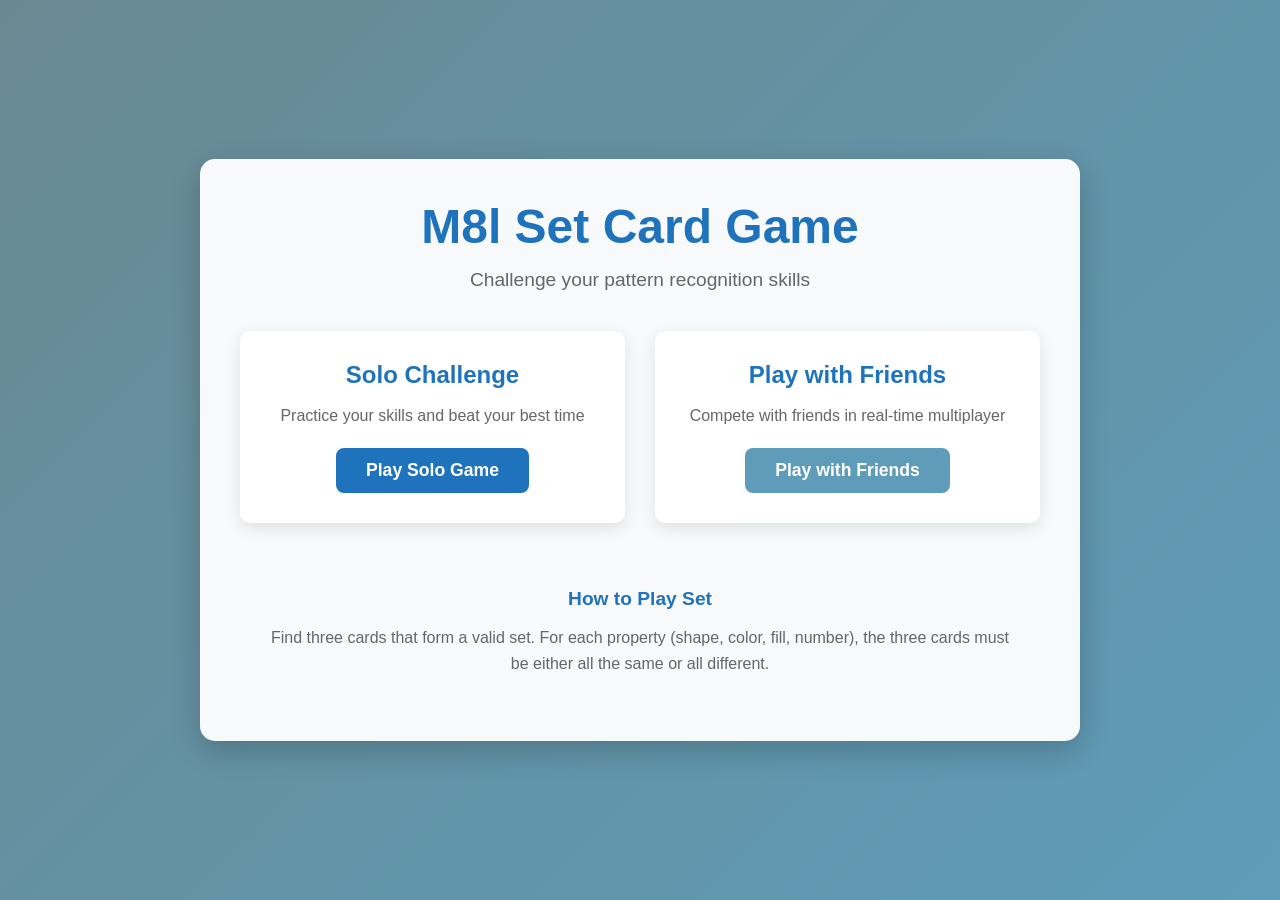
==== m8lwithfriends.html @ 8b6a423b "first commit" ====
<!DOCTYPE html>
<html lang="en">
<head>
  <meta charset="UTF-8" />
  <meta name="viewport" content="width=device-width, initial-scale=1.0"/>
  <title>M8l Set Game - Multiplayer</title>
  <link rel="stylesheet" href="m8lset.css">
</head>
<body class="game-body multiplayer-body">
  <svg width="0" height="0" style="position:absolute">
    <defs>
      <!-- Original shapes from your initial code -->
      <path id="squiggle" d="m67.892902,12.746785c43.231313,-6.717223 107.352741,6.609823 121.028973,58.746408c13.676233,52.136585 -44.848649,161.467192 -45.07116,204.650732c4.566246,56.959708 83.805481,87.929227 22.329944,105.806022c-61.475536,17.876795 -126.122496,-1.855045 -143.73294,-41.933823c-17.610444,-40.07878 49.274638,-120.109409 46.14822,-188.091997c-3.126418,-67.982588 -21.873669,-70.257464 -49.613153,-80.177084c-27.739485,-9.919618 5.678801,-52.283035 48.910115,-59.000258z"></path>
      <path id="oval" d="m11.49999,95.866646c0,-44.557076 37.442923,-81.999998 82.000002,-81.999998l12.000015,0c44.557076,0 81.999992,37.442923 81.999992,81.999998l0,206.133354c0,44.557098 -37.442917,82 -81.999992,82l-12.000015,0c-44.557079,0 -82.000002,-37.442902 -82.000002,-82l0,-206.133354z"></path>
      <path id="diamond" d="m98.544521,10.311863l-87.830189,189.330815l88.201143,189.644391l88.942329,-190.362741l-89.313283,-188.612465z"></path>

      <!-- Additional shapes (ensure all paths are complete and correctly defined) -->
      <rect id="square" x="35" y="14" width="130" height="370"></rect>      
      <path id="triangle" d="M100,14 L195,384 L5,384 Z"></path>
      <path id="hearts" d="M10,84 A45,45 0,0,1 100,84 A45,45 0,0,1 190,84 Q190,194 100,384 Q10,194 10,84 Z"></path>
      

      <pattern id="pattern-stripe" width="2" height="20" patternUnits="userSpaceOnUse">
        <rect width="2" height="8" fill="#fff"></rect>
      </pattern>
      <mask id="mask-stripe">
        <rect x="0" y="0" width="200" height="400" fill="url(#pattern-stripe)"></rect>
      </mask>
    </defs>
  </svg>

  <div class="header">
    <div class="header-left">
      <button id="homeBtn" class="btn">← Home</button>
      <h1>Set - Multiplayer</h1>
    </div>
    <div class="header-center">
      <p id="setStatus">Status: Checking...</p>
      <p>Game ID: <span id="gameId"></span></p>
      <p>Time: <span id="timer">0:00</span></p>
    </div>
    <div class="header-right">
      <button id="themeBtn" class="btn">Change Theme</button>
    </div>
  </div>

  <div class="game-container">
    <div class="game-sidebar">
      <div class="players-scores">
        <h3>Players & Scores</h3>
        <div id="playersScores" class="players-scores-list">
          <!-- Players and scores will be dynamically added here -->
        </div>
      </div>
      
      <div class="game-chat">
        <h3>Game Chat</h3>
        <div class="chat-log" id="chatLog"></div>
        <div class="cards-remaining" id="cardsRemaining"></div>
        <div class="chat-input-container">
          <input type="text" id="chatInput" class="chat-input" placeholder="Type a message..." maxlength="200">
          <button id="sendBtn" class="send-btn">Send</button>
        </div>
      </div>
    </div>
    
    <div class="board-container">
      <div class="board" id="board"></div>
    </div>
  </div>

  <!-- Game Over Modal -->
  <div id="gameOverModal" class="modal-overlay" style="display: none;">
    <div class="modal-content">
      <h2>Game Over!</h2>
      <div id="finalScores" class="final-scores">
        <!-- Final scores will be displayed here -->
      </div>
      <div class="modal-buttons">
        <button id="playAgainBtn" class="homepage-btn primary">Play Again</button>
        <button id="backHomeBtn" class="homepage-btn secondary">Back to Home</button>
      </div>
    </div>
  </div>

  <script src="m8lset.js"></script>
  <script>
    // Initialize multiplayer game when page loads
    document.addEventListener('DOMContentLoaded', () => {
      if (typeof PageManager !== 'undefined') {
        PageManager.initMultiplayerGame();
      }
    });
  </script>
</body>
</html>
---- m8lset.css ----
:root {
  --color-yellow: #dd9427;
  --color-green:  #0da215;
  --color-whitefaded: #e3e2e1;
  --color-blue1:  #698992;
  --color-blue2:  #5e9cb9;
  --color-blue3:  #1f73bc;
  --color-primary: #1f73bc;
  --color-secondary: #5e9cb9;
  --color-success: #0da215;
  --color-danger: #dc3545;
}

/* ==============================================
   HOMEPAGE STYLES
============================================== */
.homepage-body {
  font-family: Arial, sans-serif;
  margin: 0;
  padding: 0;
  background: linear-gradient(135deg, var(--color-blue1) 0%, var(--color-blue2) 100%);
  min-height: 100vh;
  display: flex;
  align-items: center;
  justify-content: center;
}

.homepage-container {
  max-width: 800px;
  width: 90%;
  background: rgba(255, 255, 255, 0.95);
  border-radius: 15px;
  box-shadow: 0 10px 30px rgba(0, 0, 0, 0.2);
  padding: 40px;
  text-align: center;
}

.homepage-header {
  margin-bottom: 40px;
}

.homepage-title {
  font-size: 3rem;
  color: var(--color-blue3);
  margin: 0 0 15px 0;
  font-weight: bold;
}

.homepage-subtitle {
  font-size: 1.2rem;
  color: #666;
  margin: 0;
}

.game-modes {
  display: grid;
  grid-template-columns: repeat(auto-fit, minmax(300px, 1fr));
  gap: 30px;
  margin-bottom: 40px;
}

.game-mode-card {
  background: white;
  border-radius: 10px;
  padding: 30px;
  box-shadow: 0 5px 15px rgba(0, 0, 0, 0.1);
  transition: transform 0.3s ease, box-shadow 0.3s ease;
}

.game-mode-card:hover {
  transform: translateY(-5px);
  box-shadow: 0 8px 25px rgba(0, 0, 0, 0.15);
}

.game-mode-card h3 {
  color: var(--color-blue3);
  margin: 0 0 15px 0;
  font-size: 1.5rem;
}

.game-mode-card p {
  color: #666;
  margin: 0 0 20px 0;
  line-height: 1.5;
}

.homepage-btn {
  padding: 12px 30px;
  border: none;
  border-radius: 8px;
  font-size: 1.1rem;
  font-weight: bold;
  cursor: pointer;
  transition: all 0.3s ease;
  text-decoration: none;
  display: inline-block;
  min-width: 180px;
}

.homepage-btn.primary {
  background: var(--color-primary);
  color: white;
}

.homepage-btn.primary:hover {
  background: #1a5f9a;
  transform: translateY(-2px);
}

.homepage-btn.secondary {
  background: var(--color-secondary);
  color: white;
}

.homepage-btn.secondary:hover {
  background: #4a7e91;
  transform: translateY(-2px);
}

.game-info {
  background: #f8f9fa;
  border-radius: 10px;
  padding: 25px;
  margin-top: 20px;
}

.game-info h4 {
  color: var(--color-blue3);
  margin: 0 0 15px 0;
  font-size: 1.2rem;
}

.game-info p {
  color: #666;
  margin: 0;
  line-height: 1.6;
}

/* ==============================================
   WAITING ROOM STYLES
============================================== */
.waitingroom-body {
  font-family: Arial, sans-serif;
  margin: 0;
  padding: 20px;
  background: var(--color-blue1);
  min-height: 100vh;
}

.waitingroom-container {
  max-width: 800px;
  margin: 0 auto;
  background: var(--color-whitefaded);
  border-radius: 10px;
  box-shadow: 0 5px 15px rgba(0, 0, 0, 0.2);
  padding: 30px;
}

.waitingroom-header {
  display: flex;
  align-items: center;
  gap: 20px;
  margin-bottom: 30px;
  padding-bottom: 20px;
  border-bottom: 2px solid #ddd;
}

.waitingroom-header h1 {
  margin: 0;
  color: var(--color-blue3);
  flex: 1;
  text-align: center;
}

.waitingroom-content {
  display: flex;
  flex-direction: column;
  gap: 30px;
}

.invite-section {
  background: white;
  border-radius: 8px;
  padding: 25px;
  box-shadow: 0 2px 5px rgba(0, 0, 0, 0.1);
}

.invite-section h3 {
  margin: 0 0 15px 0;
  color: var(--color-blue3);
}

.invite-link-container {
  display: flex;
  gap: 10px;
  margin: 15px 0;
}

.invite-link-input {
  flex: 1;
  padding: 12px;
  border: 2px solid #ddd;
  border-radius: 5px;
  font-family: monospace;
  font-size: 14px;
  background: #f8f9fa;
}

.copy-status {
  margin-top: 10px;
  font-weight: bold;
  min-height: 20px;
}

.copy-status.success {
  color: var(--color-success);
}

.players-section {
  background: white;
  border-radius: 8px;
  padding: 25px;
  box-shadow: 0 2px 5px rgba(0, 0, 0, 0.1);
}

.players-section h3 {
  margin: 0 0 20px 0;
  color: var(--color-blue3);
}

.players-list {
  display: flex;
  flex-direction: column;
  gap: 10px;
}

.player-item {
  display: flex;
  align-items: center;
  justify-content: space-between;
  padding: 12px 15px;
  background: #f8f9fa;
  border-radius: 5px;
  border-left: 4px solid var(--color-blue2);
}

.player-name {
  font-weight: bold;
  color: var(--color-blue3);
}

.player-status {
  font-size: 0.9rem;
  color: #666;
}

.game-controls {
  text-align: center;
  background: white;
  border-radius: 8px;
  padding: 25px;
  box-shadow: 0 2px 5px rgba(0, 0, 0, 0.1);
}

.waiting-message {
  margin-bottom: 20px;
}

.waiting-message p {
  margin: 5px 0;
  color: #666;
}

.min-players-note {
  font-size: 0.9rem;
  color: #999;
}

.loading-indicator {
  text-align: center;
  padding: 30px;
}

.loading-spinner {
  border: 4px solid #f3f3f3;
  border-top: 4px solid var(--color-blue3);
  border-radius: 50%;
  width: 40px;
  height: 40px;
  animation: spin 1s linear infinite;
  margin: 0 auto 15px auto;
}

@keyframes spin {
  0% { transform: rotate(0deg); }
  100% { transform: rotate(360deg); }
}

/* ==============================================
   MULTIPLAYER GAME STYLES
============================================== */
.multiplayer-body .game-container {
  display: flex;
  flex-direction: row;
  gap: 20px;
  align-items: flex-start;
  margin: 20px;
  width: 90%;
  max-width: 1400px;
}

.game-sidebar {
  width: 350px;
  min-width: 320px;
  display: flex;
  flex-direction: column;
  gap: 20px;
}

.players-scores {
  background-color: var(--color-whitefaded);
  border: 1px solid #ccc;
  border-radius: 5px;
  box-shadow: 0px 2px 5px rgba(0, 0, 0, 0.1);
  padding: 15px;
}

.players-scores h3 {
  margin: 0 0 15px 0;
  color: var(--color-blue3);
}

.players-scores-list {
  display: flex;
  flex-direction: column;
  gap: 10px;
}

.player-score-item {
  display: flex;
  align-items: center;
  justify-content: space-between;
  padding: 10px 12px;
  background: white;
  border-radius: 5px;
  border-left: 4px solid var(--color-blue2);
}

.player-score-item.current-player {
  border-left-color: var(--color-success);
  background: #f0f8f0;
}

.player-score-name {
  font-weight: bold;
  color: var(--color-blue3);
}

.player-score-points {
  font-size: 1.1rem;
  font-weight: bold;
  color: var(--color-blue3);
  background: #e9ecef;
  padding: 4px 8px;
  border-radius: 4px;
  min-width: 30px;
  text-align: center;
}

.modal-overlay {
  position: fixed;
  top: 0;
  left: 0;
  width: 100%;
  height: 100%;
  background: rgba(0, 0, 0, 0.7);
  display: flex;
  align-items: center;
  justify-content: center;
  z-index: 1000;
}

.modal-content {
  background: white;
  border-radius: 10px;
  padding: 40px;
  max-width: 500px;
  width: 90%;
  text-align: center;
  box-shadow: 0 10px 30px rgba(0, 0, 0, 0.3);
}

.modal-content h2 {
  color: var(--color-blue3);
  margin: 0 0 25px 0;
  font-size: 2rem;
}

.final-scores {
  margin: 25px 0;
}

.final-score-item {
  display: flex;
  justify-content: space-between;
  align-items: center;
  padding: 10px 15px;
  margin: 5px 0;
  background: #f8f9fa;
  border-radius: 5px;
  border-left: 4px solid var(--color-blue2);
}

.final-score-item.winner {
  background: #d4edda;
  border-left-color: var(--color-success);
}

.modal-buttons {
  display: flex;
  gap: 15px;
  justify-content: center;
  margin-top: 25px;
}

/* ==============================================
   UPDATED HEADER STYLES
============================================== */
.header {
  display: flex;
  justify-content: space-between;
  align-items: center;
  width: 90%;
  padding: 10px;
  background-color: #5e9cb9;
  margin: 10px;
  box-shadow: 0px 2px 5px rgba(0, 0, 0, 0.1);
  flex-wrap: wrap;
}

.header-left,
.header-center,
.header-right {
  display: flex;
  align-items: center;
  gap: 15px;
}

.header-left h1 {
  margin: 0;
  font-size: 1.5rem;
  color: white;
}

.header-center {
  flex-direction: column;
  text-align: center;
}

.header-center p {
  margin: 2px 0;
  color: white;
  font-size: 0.9rem;
}

.header-right {
  flex-wrap: wrap;
}

/* ==============================================
   MOBILE RESPONSIVENESS UPDATES
============================================== */
@media (max-width: 768px) {
  .homepage-title {
    font-size: 2rem;
  }
  
  .game-modes {
    grid-template-columns: 1fr;
    gap: 20px;
  }
  
  .homepage-container {
    padding: 20px;
  }
  
  .waitingroom-container {
    padding: 15px;
  }
  
  .waitingroom-header {
    flex-direction: column;
    text-align: center;
    gap: 10px;
  }
  
  .invite-link-container {
    flex-direction: column;
  }
  
  .multiplayer-body .game-container {
    flex-direction: column;
    align-items: center;
    width: 95%;
  }
  
  .game-sidebar {
    width: 100%;
    order: 2;
  }
  
  .board-container {
    order: 1;
    width: 100%;
    display: flex;
    justify-content: center;
  }
  
  .header {
    flex-direction: column;
    text-align: center;
    gap: 10px;
  }
  
  .header-left,
  .header-center,
  .header-right {
    justify-content: center;
  }
}

/* ==============================================
   ORIGINAL GAME STYLES (PRESERVED)
============================================== */
.btn {
  background-color: var(--color-whitefaded);
  padding: 0.75rem 1.5rem;
  border: none;
  border-radius: 4px;
  cursor: pointer;
  font-size: 1rem;
  transition: all 0.3s ease;
  text-decoration: none;
  display: inline-block;
  margin: 5px;
}

.btn:hover {
  background-color: var(--color-blue3);
  transform: translateY(-2px);
}

.btn.active {
  background-color: var(--color-blue3);
  color: white;
}

.game-body {
  font-family: Arial, sans-serif;
  margin: 0;
  padding: 0;
  display: flex;
  flex-direction: column;
  align-items: center;
  background-color: #698992;
}

/* Desktop Layout */
.game-container {
  display: flex;
  flex-direction: row;
  gap: 20px;
  align-items: flex-start;
  margin: 20px;
  width: 90%;
  max-width: 1200px;
}

.game-chat {
  width: 300px;
  min-width: 280px;
  background-color: var(--color-whitefaded);
  border: 1px solid #ccc;
  border-radius: 5px;
  box-shadow: 0px 2px 5px rgba(0, 0, 0, 0.1);
  padding: 15px;
  order: 1;
  display: flex;
  flex-direction: column;
}

.board-container {
  flex: 1;
  order: 2;
}

.board {
  display: grid;
  grid-template-columns: repeat(3, minmax(140px, 1fr));
  gap: 15px;
  width: 100%;
  max-width: 900px;
}

.card {
  display: inline-flex;
  justify-content: center;
  align-items: center;
  border: 1px solid rgba(0, 0, 0, 0.87);
  background: #fffffec4;
  width: 100%;
  aspect-ratio: 4/3;
  min-width: 140px;
  min-height: 105px;
  border-radius: 4px;
  cursor: pointer;
  position: relative;
  transition: box-shadow 0.3s ease;
}

.card.selected {
  box-shadow: 0px 0px 10px 3px #007BFF;
}

.card.assistant-selected {
  box-shadow: 0px 0px 10px 3px #ff8c00;
}

.chat-log {
  flex: 1;
  overflow-y: auto;
  margin-bottom: 15px;
  padding: 10px;
  background-color: #ffffff8c;
  border-radius: 4px;
  border: 1px solid #ddd;
  min-height: 200px;
}

.chat-entry {
  margin-bottom: 15px;
  padding: 8px;
  background-color: #fff;
  border-radius: 4px;
  border-left: 3px solid var(--color-blue2);
}

.set-header {
  font-weight: bold;
  color: var(--color-blue3);
  margin-bottom: 8px;
  font-size: 14px;
}

.message-entry {
  margin-bottom: 10px;
  padding: 6px 10px;
  background-color: #fff;
  border-radius: 4px;
  border-left: 3px solid var(--color-green);
}

.message-author {
  font-weight: bold;
  color: var(--color-blue3);
  margin-right: 8px;
}

.message-text {
  color: #333;
}

.set-cards {
  display: flex;
  gap: 5px;
  flex-wrap: wrap;
}

.cards-remaining {
  margin-top: 10px;
  font-weight: bold;
  text-align: center;
  color: var(--color-blue3);
}

.chat-input-container {
  display: flex;
  gap: 8px;
  margin-top: 10px;
}

.chat-input {
  flex: 1;
  padding: 8px;
  border: 1px solid #ccc;
  border-radius: 4px;
  font-size: 14px;
}

.send-btn {
  padding: 8px 12px;
  background-color: var(--color-blue2);
  color: white;
  border: none;
  border-radius: 4px;
  cursor: pointer;
  font-size: 14px;
  transition: background-color 0.3s ease;
}

.send-btn:hover {
  background-color: var(--color-blue3);
}

.chat-card {
  display: inline-flex;
  margin: 2px;
  border: 1px solid rgba(0, 0, 0, 0.87);
  width: 40px;
  height: 24px;
  justify-content: center;
  align-items: center;
  background-color: #fff;
  border-radius: 2px;
}

svg {
  width: clamp(20px, 4vw, 40px);
  height: clamp(40px, 8vw, 80px);
}

.chat-card svg {
  width: 14px;
  height: 28px;
}

/* Large Desktop Screens */
@media (min-width: 1200px) {
  .board {
    grid-template-columns: repeat(4, minmax(180px, 1fr));
    gap: 20px;
    max-width: 1100px;
  }
  
  .card {
    min-width: 180px;
    min-height: 135px;
  }
  
  svg {
    width: clamp(30px, 5vw, 50px);
    height: clamp(60px, 10vw, 100px);
  }
}

/* Medium Desktop Screens */
@media (min-width: 992px) and (max-width: 1199px) {
  .board {
    grid-template-columns: repeat(3, minmax(160px, 1fr));
    gap: 18px;
  }
  
  .card {
    min-width: 160px;
    min-height: 120px;
  }
  
  svg {
    width: clamp(25px, 4.5vw, 45px);
    height: clamp(50px, 9vw, 90px);
  }
}

/* Mobile Layout - Game Pages */
@media (max-width: 768px) {
  .game-container {
    flex-direction: column;
    align-items: center;
    width: 95%;
  }
  
  .board-container {
    order: 1;
    width: 100%;
    display: flex;
    justify-content: center;
  }
  
  .board {
    grid-template-columns: repeat(3, minmax(100px, 1fr));
    gap: 8px;
    max-width: 100%;
  }
  
  .card {
    width: 100px;
    height: 75px;
  }
  
  /* Mobile SVG sizes to fill cards proportionally */
  .card svg {
    width: 32px;
    height: 64px;
  }
  
  .game-chat {
    order: 2;
    width: 100%;
    min-width: auto;
    margin-top: 20px;
  }
  
  .chat-log {
    max-height: 250px;
  }
}

@media (max-width: 480px) {
  .board {
    grid-template-columns: repeat(3, 1fr);
    gap: 6px;
  }
  
  .card {
    width: 90px;
    height: 68px;
  }
  
  /* Small mobile SVG sizes to fill cards proportionally */
  .card svg {
    width: 28px;
    height: 56px;
  }
}

/* Popup Overlay */
.overlay {
  position: fixed;
  top: 0; left: 0;
  width: 100%; height: 100%;
  background-color: rgba(0,0,0,0.5);
  z-index: 999;
  display: flex;
  align-items: center;
  justify-content: center;
}

.popup {
  background-color: #fff;
  padding: 20px;
  border-radius: 5px;
  max-width: 320px;
  text-align: center;
  box-shadow: 0 4px 6px rgba(0,0,0,0.2);
  z-index: 1000;
}

.popup h3 {
  margin-top: 0;
}

.theme-option {
  margin-bottom: 1rem;
}

.btn {
  background-color: var(--color-whitefaded);
  padding: 0.75rem 1.5rem;
  border: none;
  border-radius: 4px;
  cursor: pointer;
  font-size: 1rem;
  transition: all 0.3s ease;
  text-decoration: none;
  display: inline-block;
  margin: 5px;
}

.btn:hover {
  background-color: var(--color-blue3);
  transform: translateY(-2px);
}

.btn.active {
  background-color: var(--color-blue3);
  color: white;
}

body {
  font-family: Arial, sans-serif;
  margin: 0;
  padding: 0;
  display: flex;
  flex-direction: column;
  align-items: center;
  background-color: #698992;
}

.header {
  display: flex;
  justify-content: space-between;
  align-items: center;
  width: 90%;
  padding: 10px;
  background-color: #5e9cb9;
  margin: 10px;
  box-shadow: 0px 2px 5px rgba(0, 0, 0, 0.1);
  flex-wrap: wrap;
}

/* Desktop Layout */
.game-container {
  display: flex;
  flex-direction: row;
  gap: 20px;
  align-items: flex-start;
  margin: 20px;
  width: 90%;
  max-width: 1200px;
}

.game-chat {
  width: 300px;
  min-width: 280px;
  background-color: var(--color-whitefaded);
  border: 1px solid #ccc;
  border-radius: 5px;
  box-shadow: 0px 2px 5px rgba(0, 0, 0, 0.1);
  padding: 15px;
  order: 1;
  display: flex;
  flex-direction: column;
}

.board-container {
  flex: 1;
  order: 2;
}

.board {
  display: grid;
  grid-template-columns: repeat(3, minmax(140px, 1fr));
  gap: 15px;
  width: 100%;
  max-width: 900px;
}

.card {
  display: inline-flex;
  justify-content: center;
  align-items: center;
  border: 1px solid rgba(0, 0, 0, 0.87);
  background: #fffffec4;
  width: 100%;
  aspect-ratio: 4/3;
  min-width: 140px;
  min-height: 105px;
  border-radius: 4px;
  cursor: pointer;
  position: relative;
  transition: box-shadow 0.3s ease;
}

.card.selected {
  box-shadow: 0px 0px 10px 3px #007BFF;
}

.card.assistant-selected {
  box-shadow: 0px 0px 10px 3px #ff8c00;
}

.chat-log {
  flex: 1;
  overflow-y: auto;
  margin-bottom: 15px;
  padding: 10px;
  background-color: #ffffff8c;
  border-radius: 4px;
  border: 1px solid #ddd;
  min-height: 200px;
}

.chat-entry {
  margin-bottom: 15px;
  padding: 8px;
  background-color: #fff;
  border-radius: 4px;
  border-left: 3px solid var(--color-blue2);
}

.set-header {
  font-weight: bold;
  color: var(--color-blue3);
  margin-bottom: 8px;
  font-size: 14px;
}

.message-entry {
  margin-bottom: 10px;
  padding: 6px 10px;
  background-color: #fff;
  border-radius: 4px;
  border-left: 3px solid var(--color-green);
}

.message-author {
  font-weight: bold;
  color: var(--color-blue3);
  margin-right: 8px;
}

.message-text {
  color: #333;
}

.set-cards {
  display: flex;
  gap: 5px;
  flex-wrap: wrap;
}

.cards-remaining {
  margin-top: 10px;
  font-weight: bold;
  text-align: center;
  color: var(--color-blue3);
}

.chat-input-container {
  display: flex;
  gap: 8px;
  margin-top: 10px;
}

.chat-input {
  flex: 1;
  padding: 8px;
  border: 1px solid #ccc;
  border-radius: 4px;
  font-size: 14px;
}

.send-btn {
  padding: 8px 12px;
  background-color: var(--color-blue2);
  color: white;
  border: none;
  border-radius: 4px;
  cursor: pointer;
  font-size: 14px;
  transition: background-color 0.3s ease;
}

.send-btn:hover {
  background-color: var(--color-blue3);
}

.chat-card {
  display: inline-flex;
  margin: 2px;
  border: 1px solid rgba(0, 0, 0, 0.87);
  width: 40px;
  height: 24px;
  justify-content: center;
  align-items: center;
  background-color: #fff;
  border-radius: 2px;
}

svg {
  width: clamp(20px, 4vw, 40px);
  height: clamp(40px, 8vw, 80px);
}

.chat-card svg {
  width: 14px;
  height: 28px;
}

/* Large Desktop Screens */
@media (min-width: 1200px) {
  .board {
    grid-template-columns: repeat(4, minmax(180px, 1fr));
    gap: 20px;
    max-width: 1100px;
  }
  
  .card {
    min-width: 180px;
    min-height: 135px;
  }
  
  svg {
    width: clamp(30px, 5vw, 50px);
    height: clamp(60px, 10vw, 100px);
  }
}

/* Medium Desktop Screens */
@media (min-width: 992px) and (max-width: 1199px) {
  .board {
    grid-template-columns: repeat(3, minmax(160px, 1fr));
    gap: 18px;
  }
  
  .card {
    min-width: 160px;
    min-height: 120px;
  }
  
  svg {
    width: clamp(25px, 4.5vw, 45px);
    height: clamp(50px, 9vw, 90px);
  }
}

/* Mobile Layout */
@media (max-width: 768px) {
  .header {
    flex-direction: column;
    text-align: center;
    gap: 10px;
  }
  
  .game-container {
    flex-direction: column;
    align-items: center;
    width: 95%;
  }
  
  .board-container {
    order: 1;
    width: 100%;
    display: flex;
    justify-content: center;
  }
  
  .board {
    grid-template-columns: repeat(3, minmax(100px, 1fr));
    gap: 8px;
    max-width: 100%;
  }
  
  .card {
    width: 100px;
    height: 75px;
  }
  
  /* Mobile SVG sizes to fill cards proportionally */
  .card svg {
    width: 32px;
    height: 64px;
  }
  
  .game-chat {
    order: 2;
    width: 100%;
    min-width: auto;
    margin-top: 20px;
  }
  
  .chat-log {
    max-height: 250px;
  }
}

@media (max-width: 480px) {
  .board {
    grid-template-columns: repeat(3, 1fr);
    gap: 6px;
  }
  
  .card {
    width: 90px;
    height: 68px;
  }
  
  /* Small mobile SVG sizes to fill cards proportionally */
  .card svg {
    width: 28px;
    height: 56px;
  }
}

/* Popup Overlay */
.overlay {
  position: fixed;
  top: 0; left: 0;
  width: 100%; height: 100%;
  background-color: rgba(0,0,0,0.5);
  z-index: 999;
  display: flex;
  align-items: center;
  justify-content: center;
}

.popup {
  background-color: #fff;
  padding: 20px;
  border-radius: 5px;
  max-width: 320px;
  text-align: center;
  box-shadow: 0 4px 6px rgba(0,0,0,0.2);
  z-index: 1000;
}

.popup h3 {
  margin-top: 0;
}

.theme-option {
  margin-bottom: 1rem;
}
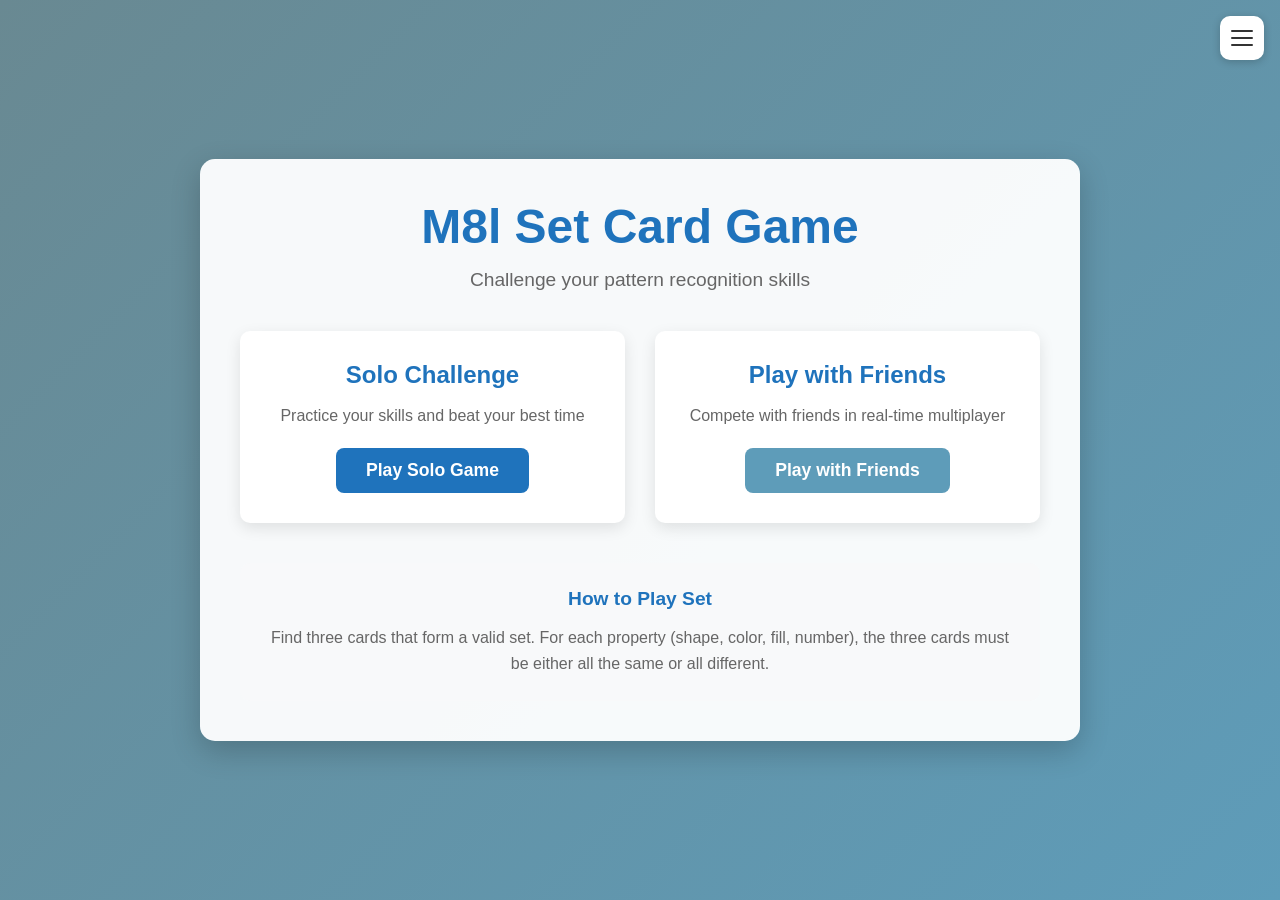
==== commit 2b107acc: "feat(theme-toggle-menu): hamburger menu, ThemeManager, anti-flash scripts" ====
--- a/m8lwithfriends.html
+++ b/m8lwithfriends.html
@@ -5,6 +5,16 @@
   <meta name="viewport" content="width=device-width, initial-scale=1.0"/>
   <title>M8l Set Game - Multiplayer</title>
   <link rel="stylesheet" href="m8lset.css">
+  <script>
+    // Anti-flash: apply stored theme before first paint
+    (function () {
+      try {
+        if (localStorage.getItem('m8lset-theme') === 'dark') {
+          document.documentElement.setAttribute('data-theme', 'dark');
+        }
+      } catch (e) {}
+    })();
+  </script>
 </head>
 <body class="game-body multiplayer-body">
   <svg width="0" height="0" style="position:absolute">
--- a/m8lset.css
+++ b/m8lset.css
@@ -9,6 +9,75 @@
   --color-secondary: #5e9cb9;
   --color-success: #0da215;
   --color-danger: #dc3545;
+
+  /* Semantic theme tokens (light mode defaults) */
+  --color-bg: #698992;
+  --color-bg-gradient-start: #698992;
+  --color-bg-gradient-end: #5e9cb9;
+  --color-surface: #ffffff;
+  --color-surface-alt: #f8f9fa;
+  --color-surface-container: rgba(255, 255, 255, 0.95);
+  --color-card-bg: #fffffec4;
+  --color-chat-log-bg: #ffffff8c;
+  --color-text: #333333;
+  --color-text-muted: #666666;
+  --color-text-faint: #999999;
+  --color-heading: var(--color-blue3);
+  --color-border: #dddddd;
+  --color-border-strong: #cccccc;
+  --color-input-bg: #f8f9fa;
+  --color-pill-bg: #e9ecef;
+  --color-highlight-success-bg: #f0f8f0;
+  --color-winner-bg: #d4edda;
+  --color-header-bg: #5e9cb9;
+  --color-header-text: #ffffff;
+  --color-shadow: rgba(0, 0, 0, 0.1);
+  --color-shadow-strong: rgba(0, 0, 0, 0.2);
+  --color-overlay: rgba(0, 0, 0, 0.5);
+  --color-overlay-strong: rgba(0, 0, 0, 0.7);
+}
+
+body,
+.homepage-body,
+.waitingroom-body,
+.game-body,
+.multiplayer-body {
+  transition: background-color 0.25s ease, background 0.25s ease, color 0.25s ease;
+}
+
+[data-theme="dark"] {
+  /* Dark theme palette */
+  --color-primary: #4da6ff;
+  --color-secondary: #7ec8e3;
+  --color-success: #2ecc71;
+  --color-danger: #ff5c5c;
+  --color-blue3: #4da6ff;
+  --color-whitefaded: #252838;
+
+  --color-bg: #0f1117;
+  --color-bg-gradient-start: #0f1117;
+  --color-bg-gradient-end: #1c1f2e;
+  --color-surface: #1c1f2e;
+  --color-surface-alt: #252838;
+  --color-surface-container: rgba(28, 31, 46, 0.95);
+  --color-card-bg: #242838;
+  --color-chat-log-bg: rgba(28, 31, 46, 0.6);
+  --color-text: #e8eaf0;
+  --color-text-muted: #9aa0b8;
+  --color-text-faint: #6b708a;
+  --color-heading: #7ec8e3;
+  --color-border: #2f3345;
+  --color-border-strong: #3a3f55;
+  --color-input-bg: #252838;
+  --color-pill-bg: #2f3345;
+  --color-highlight-success-bg: #1a2d22;
+  --color-winner-bg: #1f3a2a;
+  --color-header-bg: #1c1f2e;
+  --color-header-text: #e8eaf0;
+  --color-shadow: rgba(0, 0, 0, 0.4);
+  --color-shadow-strong: rgba(0, 0, 0, 0.6);
+  --color-overlay: rgba(0, 0, 0, 0.7);
+  --color-overlay-strong: rgba(0, 0, 0, 0.85);
 }
 
 /* ==============================================
@@ -18,19 +87,20 @@
   font-family: Arial, sans-serif;
   margin: 0;
   padding: 0;
-  background: linear-gradient(135deg, var(--color-blue1) 0%, var(--color-blue2) 100%);
+  background: linear-gradient(135deg, var(--color-bg-gradient-start) 0%, var(--color-bg-gradient-end) 100%);
   min-height: 100vh;
   display: flex;
   align-items: center;
   justify-content: center;
+  color: var(--color-text);
 }
 
 .homepage-container {
   max-width: 800px;
   width: 90%;
-  background: rgba(255, 255, 255, 0.95);
+  background: var(--color-surface-container);
   border-radius: 15px;
-  box-shadow: 0 10px 30px rgba(0, 0, 0, 0.2);
+  box-shadow: 0 10px 30px var(--color-shadow-strong);
   padding: 40px;
   text-align: center;
 }
@@ -41,14 +111,14 @@
 
 .homepage-title {
   font-size: 3rem;
-  color: var(--color-blue3);
+  color: var(--color-heading);
   margin: 0 0 15px 0;
   font-weight: bold;
 }
 
 .homepage-subtitle {
   font-size: 1.2rem;
-  color: #666;
+  color: var(--color-text-muted);
   margin: 0;
 }
 
@@ -60,26 +130,26 @@
 }
 
 .game-mode-card {
-  background: white;
+  background: var(--color-surface);
   border-radius: 10px;
   padding: 30px;
-  box-shadow: 0 5px 15px rgba(0, 0, 0, 0.1);
+  box-shadow: 0 5px 15px var(--color-shadow);
   transition: transform 0.3s ease, box-shadow 0.3s ease;
 }
 
 .game-mode-card:hover {
   transform: translateY(-5px);
-  box-shadow: 0 8px 25px rgba(0, 0, 0, 0.15);
+  box-shadow: 0 8px 25px var(--color-shadow-strong);
 }
 
 .game-mode-card h3 {
-  color: var(--color-blue3);
+  color: var(--color-heading);
   margin: 0 0 15px 0;
   font-size: 1.5rem;
 }
 
 .game-mode-card p {
-  color: #666;
+  color: var(--color-text-muted);
   margin: 0 0 20px 0;
   line-height: 1.5;
 }
@@ -99,7 +169,7 @@
 
 .homepage-btn.primary {
   background: var(--color-primary);
-  color: white;
+  color: #ffffff;
 }
 
 .homepage-btn.primary:hover {
@@ -109,7 +179,7 @@
 
 .homepage-btn.secondary {
   background: var(--color-secondary);
-  color: white;
+  color: #ffffff;
 }
 
 .homepage-btn.secondary:hover {
@@ -118,20 +188,20 @@
 }
 
 .game-info {
-  background: #f8f9fa;
+  background: var(--color-surface-alt);
   border-radius: 10px;
   padding: 25px;
   margin-top: 20px;
 }
 
 .game-info h4 {
-  color: var(--color-blue3);
+  color: var(--color-heading);
   margin: 0 0 15px 0;
   font-size: 1.2rem;
 }
 
 .game-info p {
-  color: #666;
+  color: var(--color-text-muted);
   margin: 0;
   line-height: 1.6;
 }
@@ -143,8 +213,9 @@
   font-family: Arial, sans-serif;
   margin: 0;
   padding: 20px;
-  background: var(--color-blue1);
+  background: var(--color-bg);
   min-height: 100vh;
+  color: var(--color-text);
 }
 
 .waitingroom-container {
@@ -152,7 +223,7 @@
   margin: 0 auto;
   background: var(--color-whitefaded);
   border-radius: 10px;
-  box-shadow: 0 5px 15px rgba(0, 0, 0, 0.2);
+  box-shadow: 0 5px 15px var(--color-shadow-strong);
   padding: 30px;
 }
 
@@ -162,12 +233,12 @@
   gap: 20px;
   margin-bottom: 30px;
   padding-bottom: 20px;
-  border-bottom: 2px solid #ddd;
+  border-bottom: 2px solid var(--color-border);
 }
 
 .waitingroom-header h1 {
   margin: 0;
-  color: var(--color-blue3);
+  color: var(--color-heading);
   flex: 1;
   text-align: center;
 }
@@ -179,15 +250,15 @@
 }
 
 .invite-section {
-  background: white;
+  background: var(--color-surface);
   border-radius: 8px;
   padding: 25px;
-  box-shadow: 0 2px 5px rgba(0, 0, 0, 0.1);
+  box-shadow: 0 2px 5px var(--color-shadow);
 }
 
 .invite-section h3 {
   margin: 0 0 15px 0;
-  color: var(--color-blue3);
+  color: var(--color-heading);
 }
 
 .invite-link-container {
@@ -199,11 +270,12 @@
 .invite-link-input {
   flex: 1;
   padding: 12px;
-  border: 2px solid #ddd;
+  border: 2px solid var(--color-border);
   border-radius: 5px;
   font-family: monospace;
   font-size: 14px;
-  background: #f8f9fa;
+  background: var(--color-input-bg);
+  color: var(--color-text);
 }
 
 .copy-status {
@@ -217,15 +289,15 @@
 }
 
 .players-section {
-  background: white;
+  background: var(--color-surface);
   border-radius: 8px;
   padding: 25px;
-  box-shadow: 0 2px 5px rgba(0, 0, 0, 0.1);
+  box-shadow: 0 2px 5px var(--color-shadow);
 }
 
 .players-section h3 {
   margin: 0 0 20px 0;
-  color: var(--color-blue3);
+  color: var(--color-heading);
 }
 
 .players-list {
@@ -239,27 +311,27 @@
   align-items: center;
   justify-content: space-between;
   padding: 12px 15px;
-  background: #f8f9fa;
+  background: var(--color-surface-alt);
   border-radius: 5px;
   border-left: 4px solid var(--color-blue2);
 }
 
 .player-name {
   font-weight: bold;
-  color: var(--color-blue3);
+  color: var(--color-heading);
 }
 
 .player-status {
   font-size: 0.9rem;
-  color: #666;
+  color: var(--color-text-muted);
 }
 
 .game-controls {
   text-align: center;
-  background: white;
+  background: var(--color-surface);
   border-radius: 8px;
   padding: 25px;
-  box-shadow: 0 2px 5px rgba(0, 0, 0, 0.1);
+  box-shadow: 0 2px 5px var(--color-shadow);
 }
 
 .waiting-message {
@@ -268,12 +340,12 @@
 
 .waiting-message p {
   margin: 5px 0;
-  color: #666;
+  color: var(--color-text-muted);
 }
 
 .min-players-note {
   font-size: 0.9rem;
-  color: #999;
+  color: var(--color-text-faint);
 }
 
 .loading-indicator {
@@ -319,15 +391,15 @@
 
 .players-scores {
   background-color: var(--color-whitefaded);
-  border: 1px solid #ccc;
+  border: 1px solid var(--color-border-strong);
   border-radius: 5px;
-  box-shadow: 0px 2px 5px rgba(0, 0, 0, 0.1);
+  box-shadow: 0px 2px 5px var(--color-shadow);
   padding: 15px;
 }
 
 .players-scores h3 {
   margin: 0 0 15px 0;
-  color: var(--color-blue3);
+  color: var(--color-heading);
 }
 
 .players-scores-list {
@@ -341,26 +413,26 @@
   align-items: center;
   justify-content: space-between;
   padding: 10px 12px;
-  background: white;
+  background: var(--color-surface);
   border-radius: 5px;
   border-left: 4px solid var(--color-blue2);
 }
 
 .player-score-item.current-player {
   border-left-color: var(--color-success);
-  background: #f0f8f0;
+  background: var(--color-highlight-success-bg);
 }
 
 .player-score-name {
   font-weight: bold;
-  color: var(--color-blue3);
+  color: var(--color-heading);
 }
 
 .player-score-points {
   font-size: 1.1rem;
   font-weight: bold;
-  color: var(--color-blue3);
-  background: #e9ecef;
+  color: var(--color-heading);
+  background: var(--color-pill-bg);
   padding: 4px 8px;
   border-radius: 4px;
   min-width: 30px;
@@ -373,7 +445,7 @@
   left: 0;
   width: 100%;
   height: 100%;
-  background: rgba(0, 0, 0, 0.7);
+  background: var(--color-overlay-strong);
   display: flex;
   align-items: center;
   justify-content: center;
@@ -381,17 +453,18 @@
 }
 
 .modal-content {
-  background: white;
+  background: var(--color-surface);
+  color: var(--color-text);
   border-radius: 10px;
   padding: 40px;
   max-width: 500px;
   width: 90%;
   text-align: center;
-  box-shadow: 0 10px 30px rgba(0, 0, 0, 0.3);
+  box-shadow: 0 10px 30px var(--color-shadow-strong);
 }
 
 .modal-content h2 {
-  color: var(--color-blue3);
+  color: var(--color-heading);
   margin: 0 0 25px 0;
   font-size: 2rem;
 }
@@ -406,13 +479,13 @@
   align-items: center;
   padding: 10px 15px;
   margin: 5px 0;
-  background: #f8f9fa;
+  background: var(--color-surface-alt);
   border-radius: 5px;
   border-left: 4px solid var(--color-blue2);
 }
 
 .final-score-item.winner {
-  background: #d4edda;
+  background: var(--color-winner-bg);
   border-left-color: var(--color-success);
 }
 
@@ -432,9 +505,9 @@
   align-items: center;
   width: 90%;
   padding: 10px;
-  background-color: #5e9cb9;
+  background-color: var(--color-header-bg);
   margin: 10px;
-  box-shadow: 0px 2px 5px rgba(0, 0, 0, 0.1);
+  box-shadow: 0px 2px 5px var(--color-shadow);
   flex-wrap: wrap;
 }
 
@@ -449,7 +522,7 @@
 .header-left h1 {
   margin: 0;
   font-size: 1.5rem;
-  color: white;
+  color: var(--color-header-text);
 }
 
 .header-center {
@@ -459,7 +532,7 @@
 
 .header-center p {
   margin: 2px 0;
-  color: white;
+  color: var(--color-header-text);
   font-size: 0.9rem;
 }
 
@@ -534,6 +607,7 @@
 ============================================== */
 .btn {
   background-color: var(--color-whitefaded);
+  color: var(--color-text);
   padding: 0.75rem 1.5rem;
   border: none;
   border-radius: 4px;
@@ -547,12 +621,13 @@
 
 .btn:hover {
   background-color: var(--color-blue3);
+  color: #ffffff;
   transform: translateY(-2px);
 }
 
 .btn.active {
   background-color: var(--color-blue3);
-  color: white;
+  color: #ffffff;
 }
 
 .game-body {
@@ -562,7 +637,8 @@
   display: flex;
   flex-direction: column;
   align-items: center;
-  background-color: #698992;
+  background-color: var(--color-bg);
+  color: var(--color-text);
 }
 
 /* Desktop Layout */
@@ -580,9 +656,9 @@
   width: 300px;
   min-width: 280px;
   background-color: var(--color-whitefaded);
-  border: 1px solid #ccc;
+  border: 1px solid var(--color-border-strong);
   border-radius: 5px;
-  box-shadow: 0px 2px 5px rgba(0, 0, 0, 0.1);
+  box-shadow: 0px 2px 5px var(--color-shadow);
   padding: 15px;
   order: 1;
   display: flex;
@@ -606,8 +682,8 @@
   display: inline-flex;
   justify-content: center;
   align-items: center;
-  border: 1px solid rgba(0, 0, 0, 0.87);
-  background: #fffffec4;
+  border: 1px solid var(--color-border-strong);
+  background: var(--color-card-bg);
   width: 100%;
   aspect-ratio: 4/3;
   min-width: 140px;
@@ -615,7 +691,7 @@
   border-radius: 4px;
   cursor: pointer;
   position: relative;
-  transition: box-shadow 0.3s ease;
+  transition: box-shadow 0.3s ease, background 0.3s ease, border-color 0.3s ease;
 }
 
 .card.selected {
@@ -631,23 +707,23 @@
   overflow-y: auto;
   margin-bottom: 15px;
   padding: 10px;
-  background-color: #ffffff8c;
+  background-color: var(--color-chat-log-bg);
   border-radius: 4px;
-  border: 1px solid #ddd;
+  border: 1px solid var(--color-border);
   min-height: 200px;
 }
 
 .chat-entry {
   margin-bottom: 15px;
   padding: 8px;
-  background-color: #fff;
+  background-color: var(--color-surface);
   border-radius: 4px;
   border-left: 3px solid var(--color-blue2);
 }
 
 .set-header {
   font-weight: bold;
-  color: var(--color-blue3);
+  color: var(--color-heading);
   margin-bottom: 8px;
   font-size: 14px;
 }
@@ -655,19 +731,19 @@
 .message-entry {
   margin-bottom: 10px;
   padding: 6px 10px;
-  background-color: #fff;
+  background-color: var(--color-surface);
   border-radius: 4px;
   border-left: 3px solid var(--color-green);
 }
 
 .message-author {
   font-weight: bold;
-  color: var(--color-blue3);
+  color: var(--color-heading);
   margin-right: 8px;
 }
 
 .message-text {
-  color: #333;
+  color: var(--color-text);
 }
 
 .set-cards {
@@ -680,7 +756,7 @@
   margin-top: 10px;
   font-weight: bold;
   text-align: center;
-  color: var(--color-blue3);
+  color: var(--color-heading);
 }
 
 .chat-input-container {
@@ -692,15 +768,17 @@
 .chat-input {
   flex: 1;
   padding: 8px;
-  border: 1px solid #ccc;
+  border: 1px solid var(--color-border-strong);
   border-radius: 4px;
   font-size: 14px;
+  background-color: var(--color-input-bg);
+  color: var(--color-text);
 }
 
 .send-btn {
   padding: 8px 12px;
   background-color: var(--color-blue2);
-  color: white;
+  color: #ffffff;
   border: none;
   border-radius: 4px;
   cursor: pointer;
@@ -715,12 +793,12 @@
 .chat-card {
   display: inline-flex;
   margin: 2px;
-  border: 1px solid rgba(0, 0, 0, 0.87);
+  border: 1px solid var(--color-border-strong);
   width: 40px;
   height: 24px;
   justify-content: center;
   align-items: center;
-  background-color: #fff;
+  background-color: var(--color-surface);
   border-radius: 2px;
 }
 
@@ -838,7 +916,7 @@
   position: fixed;
   top: 0; left: 0;
   width: 100%; height: 100%;
-  background-color: rgba(0,0,0,0.5);
+  background-color: var(--color-overlay);
   z-index: 999;
   display: flex;
   align-items: center;
@@ -846,12 +924,13 @@
 }
 
 .popup {
-  background-color: #fff;
+  background-color: var(--color-surface);
+  color: var(--color-text);
   padding: 20px;
   border-radius: 5px;
   max-width: 320px;
   text-align: center;
-  box-shadow: 0 4px 6px rgba(0,0,0,0.2);
+  box-shadow: 0 4px 6px var(--color-shadow-strong);
   z-index: 1000;
 }
 
@@ -865,6 +944,7 @@
 
 .btn {
   background-color: var(--color-whitefaded);
+  color: var(--color-text);
   padding: 0.75rem 1.5rem;
   border: none;
   border-radius: 4px;
@@ -878,12 +958,13 @@
 
 .btn:hover {
   background-color: var(--color-blue3);
+  color: #ffffff;
   transform: translateY(-2px);
 }
 
 .btn.active {
   background-color: var(--color-blue3);
-  color: white;
+  color: #ffffff;
 }
 
 body {
@@ -893,7 +974,8 @@
   display: flex;
   flex-direction: column;
   align-items: center;
-  background-color: #698992;
+  background-color: var(--color-bg);
+  color: var(--color-text);
 }
 
 .header {
@@ -902,9 +984,9 @@
   align-items: center;
   width: 90%;
   padding: 10px;
-  background-color: #5e9cb9;
+  background-color: var(--color-header-bg);
   margin: 10px;
-  box-shadow: 0px 2px 5px rgba(0, 0, 0, 0.1);
+  box-shadow: 0px 2px 5px var(--color-shadow);
   flex-wrap: wrap;
 }
 
@@ -923,9 +1005,9 @@
   width: 300px;
   min-width: 280px;
   background-color: var(--color-whitefaded);
-  border: 1px solid #ccc;
+  border: 1px solid var(--color-border-strong);
   border-radius: 5px;
-  box-shadow: 0px 2px 5px rgba(0, 0, 0, 0.1);
+  box-shadow: 0px 2px 5px var(--color-shadow);
   padding: 15px;
   order: 1;
   display: flex;
@@ -949,8 +1031,8 @@
   display: inline-flex;
   justify-content: center;
   align-items: center;
-  border: 1px solid rgba(0, 0, 0, 0.87);
-  background: #fffffec4;
+  border: 1px solid var(--color-border-strong);
+  background: var(--color-card-bg);
   width: 100%;
   aspect-ratio: 4/3;
   min-width: 140px;
@@ -958,7 +1040,7 @@
   border-radius: 4px;
   cursor: pointer;
   position: relative;
-  transition: box-shadow 0.3s ease;
+  transition: box-shadow 0.3s ease, background 0.3s ease, border-color 0.3s ease;
 }
 
 .card.selected {
@@ -974,23 +1056,23 @@
   overflow-y: auto;
   margin-bottom: 15px;
   padding: 10px;
-  background-color: #ffffff8c;
+  background-color: var(--color-chat-log-bg);
   border-radius: 4px;
-  border: 1px solid #ddd;
+  border: 1px solid var(--color-border);
   min-height: 200px;
 }
 
 .chat-entry {
   margin-bottom: 15px;
   padding: 8px;
-  background-color: #fff;
+  background-color: var(--color-surface);
   border-radius: 4px;
   border-left: 3px solid var(--color-blue2);
 }
 
 .set-header {
   font-weight: bold;
-  color: var(--color-blue3);
+  color: var(--color-heading);
   margin-bottom: 8px;
   font-size: 14px;
 }
@@ -998,19 +1080,19 @@
 .message-entry {
   margin-bottom: 10px;
   padding: 6px 10px;
-  background-color: #fff;
+  background-color: var(--color-surface);
   border-radius: 4px;
   border-left: 3px solid var(--color-green);
 }
 
 .message-author {
   font-weight: bold;
-  color: var(--color-blue3);
+  color: var(--color-heading);
   margin-right: 8px;
 }
 
 .message-text {
-  color: #333;
+  color: var(--color-text);
 }
 
 .set-cards {
@@ -1023,7 +1105,7 @@
   margin-top: 10px;
   font-weight: bold;
   text-align: center;
-  color: var(--color-blue3);
+  color: var(--color-heading);
 }
 
 .chat-input-container {
@@ -1035,15 +1117,17 @@
 .chat-input {
   flex: 1;
   padding: 8px;
-  border: 1px solid #ccc;
+  border: 1px solid var(--color-border-strong);
   border-radius: 4px;
   font-size: 14px;
+  background-color: var(--color-input-bg);
+  color: var(--color-text);
 }
 
 .send-btn {
   padding: 8px 12px;
   background-color: var(--color-blue2);
-  color: white;
+  color: #ffffff;
   border: none;
   border-radius: 4px;
   cursor: pointer;
@@ -1058,12 +1142,12 @@
 .chat-card {
   display: inline-flex;
   margin: 2px;
-  border: 1px solid rgba(0, 0, 0, 0.87);
+  border: 1px solid var(--color-border-strong);
   width: 40px;
   height: 24px;
   justify-content: center;
   align-items: center;
-  background-color: #fff;
+  background-color: var(--color-surface);
   border-radius: 2px;
 }
 
@@ -1187,7 +1271,7 @@
   position: fixed;
   top: 0; left: 0;
   width: 100%; height: 100%;
-  background-color: rgba(0,0,0,0.5);
+  background-color: var(--color-overlay);
   z-index: 999;
   display: flex;
   align-items: center;
@@ -1195,12 +1279,13 @@
 }
 
 .popup {
-  background-color: #fff;
+  background-color: var(--color-surface);
+  color: var(--color-text);
   padding: 20px;
   border-radius: 5px;
   max-width: 320px;
   text-align: center;
-  box-shadow: 0 4px 6px rgba(0,0,0,0.2);
+  box-shadow: 0 4px 6px var(--color-shadow-strong);
   z-index: 1000;
 }
 
@@ -1210,4 +1295,194 @@
 
 .theme-option {
   margin-bottom: 1rem;
-}+}
+
+/* ==============================================
+   HAMBURGER THEME MENU
+============================================== */
+.theme-menu-btn {
+  position: fixed;
+  top: 16px;
+  right: 16px;
+  width: 44px;
+  height: 44px;
+  padding: 0;
+  border: none;
+  border-radius: 10px;
+  background-color: var(--color-surface);
+  color: var(--color-text);
+  box-shadow: 0 2px 8px var(--color-shadow-strong);
+  cursor: pointer;
+  z-index: 1100;
+  display: flex;
+  align-items: center;
+  justify-content: center;
+  transition: background-color 0.25s ease, transform 0.2s ease, box-shadow 0.2s ease;
+}
+
+.theme-menu-btn:hover {
+  transform: translateY(-1px);
+  box-shadow: 0 4px 12px var(--color-shadow-strong);
+}
+
+.theme-menu-btn:focus-visible {
+  outline: 2px solid var(--color-primary);
+  outline-offset: 2px;
+}
+
+.theme-menu-btn-bars {
+  position: relative;
+  width: 22px;
+  height: 16px;
+  display: inline-block;
+}
+
+.theme-menu-btn-bars::before,
+.theme-menu-btn-bars::after,
+.theme-menu-btn-bars span {
+  content: "";
+  position: absolute;
+  left: 0;
+  right: 0;
+  height: 2px;
+  border-radius: 2px;
+  background-color: var(--color-text);
+  transition: transform 0.25s ease, opacity 0.2s ease, top 0.25s ease, background-color 0.25s ease;
+}
+
+.theme-menu-btn-bars::before { top: 0; }
+.theme-menu-btn-bars span    { top: 7px; }
+.theme-menu-btn-bars::after  { top: 14px; }
+
+.theme-menu-btn[aria-expanded="true"] .theme-menu-btn-bars::before {
+  top: 7px;
+  transform: rotate(45deg);
+}
+
+.theme-menu-btn[aria-expanded="true"] .theme-menu-btn-bars span {
+  opacity: 0;
+}
+
+.theme-menu-btn[aria-expanded="true"] .theme-menu-btn-bars::after {
+  top: 7px;
+  transform: rotate(-45deg);
+}
+
+.theme-menu-panel {
+  position: fixed;
+  top: 70px;
+  right: 16px;
+  min-width: 240px;
+  max-width: calc(100vw - 32px);
+  padding: 18px 20px;
+  background-color: var(--color-surface);
+  color: var(--color-text);
+  border-radius: 12px;
+  box-shadow: 0 10px 30px var(--color-shadow-strong);
+  z-index: 1099;
+  opacity: 0;
+  transform: translateY(-8px) scale(0.98);
+  pointer-events: none;
+  transition: opacity 0.2s ease, transform 0.2s ease, background-color 0.25s ease, color 0.25s ease;
+}
+
+.theme-menu-panel[data-open="true"] {
+  opacity: 1;
+  transform: translateY(0) scale(1);
+  pointer-events: auto;
+}
+
+.theme-menu-panel-title {
+  margin: 0 0 12px 0;
+  font-size: 0.85rem;
+  font-weight: bold;
+  letter-spacing: 0.05em;
+  text-transform: uppercase;
+  color: var(--color-text-muted);
+}
+
+.theme-menu-row {
+  display: flex;
+  align-items: center;
+  justify-content: space-between;
+  gap: 12px;
+}
+
+.theme-menu-row-label {
+  font-size: 1rem;
+  color: var(--color-text);
+  display: inline-flex;
+  align-items: center;
+  gap: 8px;
+}
+
+/* Pill-style toggle switch */
+.theme-toggle-switch {
+  position: relative;
+  display: inline-block;
+  width: 52px;
+  height: 28px;
+  flex-shrink: 0;
+}
+
+.theme-toggle-switch input {
+  opacity: 0;
+  width: 0;
+  height: 0;
+}
+
+.theme-toggle-switch-track {
+  position: absolute;
+  inset: 0;
+  background-color: var(--color-border-strong);
+  border-radius: 999px;
+  cursor: pointer;
+  transition: background-color 0.25s ease;
+}
+
+.theme-toggle-switch-track::before {
+  content: "";
+  position: absolute;
+  top: 3px;
+  left: 3px;
+  width: 22px;
+  height: 22px;
+  background-color: #ffffff;
+  border-radius: 50%;
+  box-shadow: 0 1px 3px rgba(0, 0, 0, 0.25);
+  transition: transform 0.25s ease, background-color 0.25s ease;
+}
+
+.theme-toggle-switch input:checked + .theme-toggle-switch-track {
+  background-color: var(--color-primary);
+}
+
+.theme-toggle-switch input:checked + .theme-toggle-switch-track::before {
+  transform: translateX(24px);
+}
+
+.theme-toggle-switch input:focus-visible + .theme-toggle-switch-track {
+  outline: 2px solid var(--color-primary);
+  outline-offset: 2px;
+}
+
+.theme-toggle-icon {
+  font-size: 1rem;
+  line-height: 1;
+  user-select: none;
+}
+
+@media (max-width: 480px) {
+  .theme-menu-btn {
+    top: 10px;
+    right: 10px;
+    width: 40px;
+    height: 40px;
+  }
+  .theme-menu-panel {
+    top: 60px;
+    right: 10px;
+    left: 10px;
+    min-width: 0;
+  }
+}
